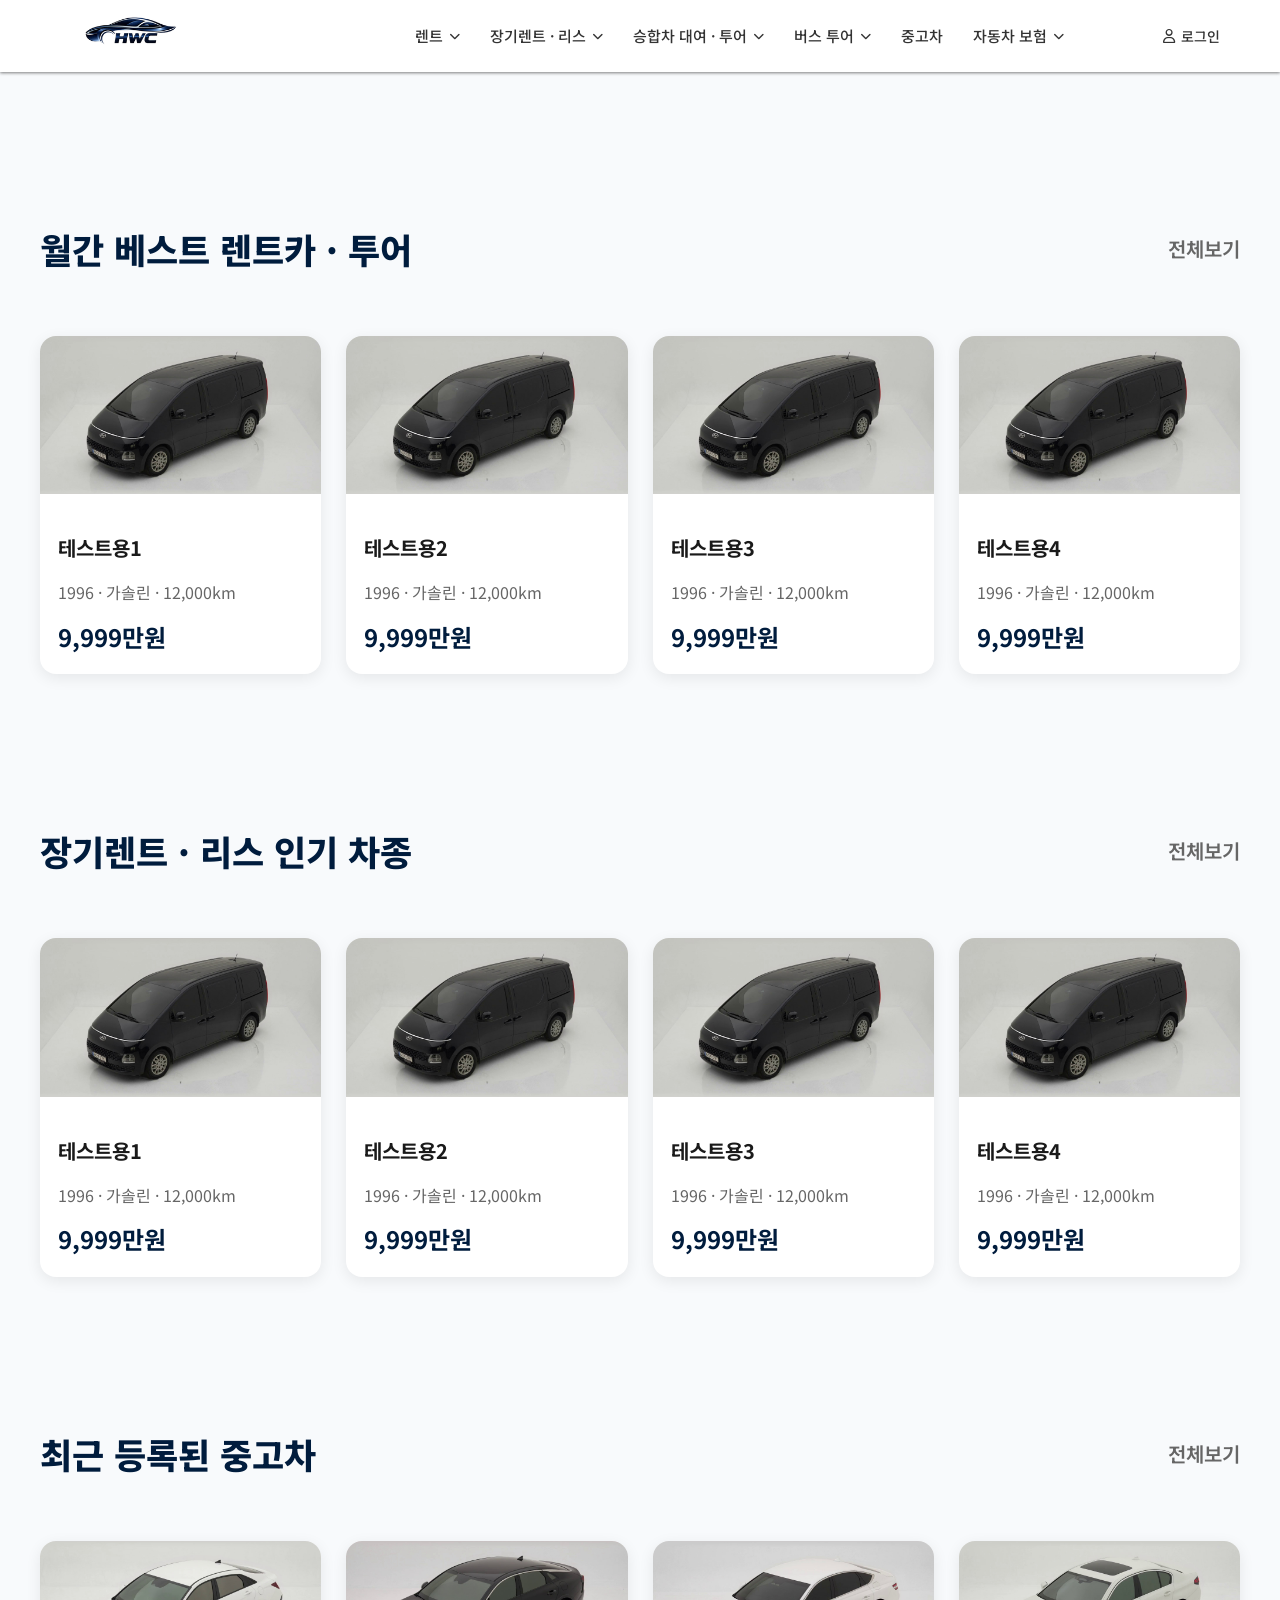
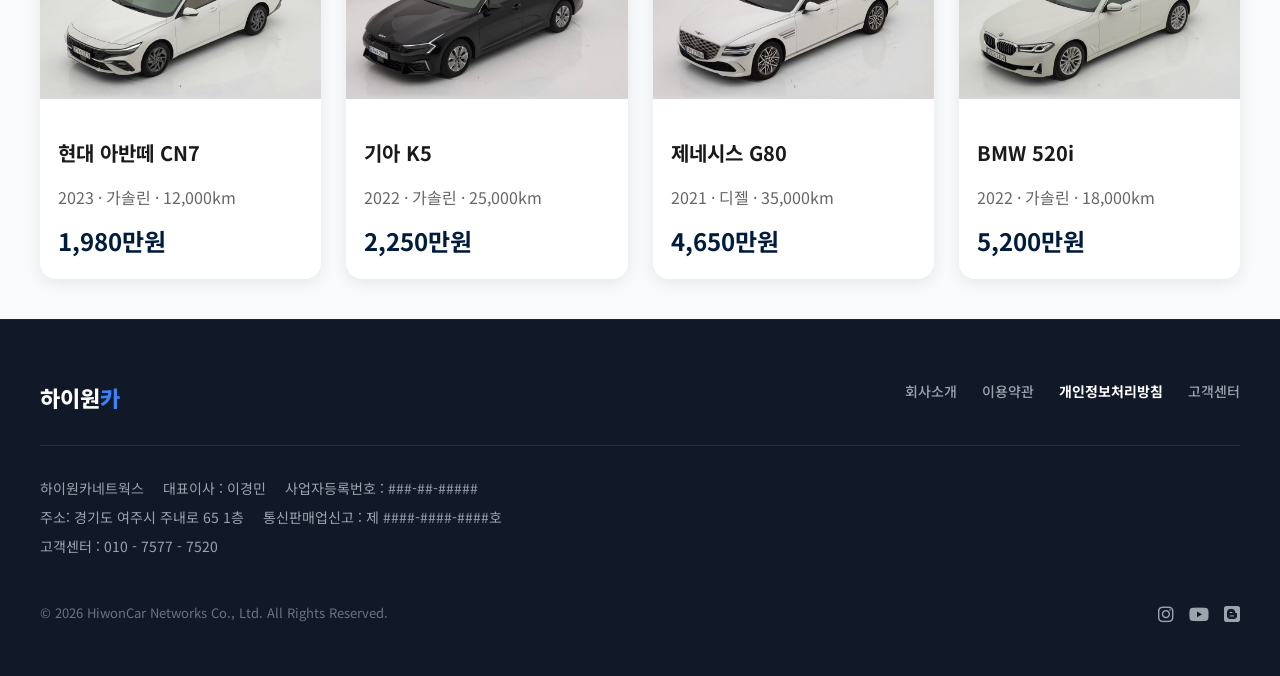
==== html/index.html @ 5a6c1596 "Add files via upload" ====
<!DOCTYPE html>
<html lang="ko">
    <head>
        <meta charset="utf-8">
        <meta name="viewport" content="width=device-width, initial-scale=1.0">
        <meta name="description" content="자동차 구매부터 렌트, 리스, 투어, 보험 판매까지 원스톱으로 도와드립니다!">
        <meta property="og:title" content="하이원카 No.1 자동차의 모든 것!">
        <meta property="og:description" content="자동차 구매부터 렌트, 리스, 투어, 보험 판매까지 원스톱으로 도와드립니다!">
        <title>하이원카 No.1 자동차의 모든 것!</title>
        <link rel="preconnect" href="https://fonts.googleapis.com">
        <link rel="preconnect" href="https://fonts.gstatic.com" crossorigin>
        <link rel="stylesheet" href="https://fonts.googleapis.com/css2?family=Noto+Sans+KR:wght@400;500;600;700;800&display=swap">
        <link rel="stylesheet" href="https://cdnjs.cloudflare.com/ajax/libs/font-awesome/6.5.0/css/all.min.css">
        <link rel="stylesheet" href="../css/hwc.css">
        <link rel="icon" href="../favicon/HWC_favicon.ico">
    </head>
    <body>
        <header class="hwc-header">
            <div class="header-container">
                <a href="../html/index.html"><img src="../favicon/favicon.ico" class="logo"></a>
                <nav class="gnb-nav">
                    <ul class="gnb-list">
                        <li class="gnb-item">
                            <a href="#" class="gnb-link">렌트<i class="fa-solid fa-chevron-down"></i></a>
                            <ul class="dropdown-menu">
                                <li><a href="#">일반 대여</a></li>
                                <li><a href="#">월간 대여</a></li>
                                <li><a href="#">보험 대차</a></li>
                            </ul>
                        </li>
                        <li class="gnb-item">
                            <a href="#" class="gnb-link">장기렌트 · 리스<i class="fa-solid fa-chevron-down"></i></a>
                            <ul class="dropdown-menu">
                                <li><a href="#">전금융사 비교 견적</a></li>
                                <li><a href="#">무심사 렌트 · 리스</a></li>
                                <li><a href="#">중고차 장기 렌트</a></li>
                            </ul>
                        </li>
                        <li class="gnb-item">
                            <a href="#" class="gnb-link">승합차 대여 · 투어<i class="fa-solid fa-chevron-down"></i></a>
                            <ul class="dropdown-menu">
                                <li><a href="#">9~15인승 대여</a></li>
                                <li><a href="#">9~15인승 투어</a></li>
                                <li><a href="#">의전 차량 대여</a></li>
                                <li><a href="#">의전 차량 투어</a></li>
                            </ul>
                        </li>
                        <li class="gnb-item">
                            <a href="#" class="gnb-link">버스 투어<i class="fa-solid fa-chevron-down"></i></a>
                            <ul class="dropdown-menu">
                                <li><a href="#">25인승 투어</a></li>
                                <li><a href="#">28인승 리무진 투어</a></li>
                                <li><a href="#">45인승 투어</a></li>
                            </ul>
                        </li>
                        <li class="gnb-item">
                            <a href="#" class="gnb-link">중고차</a>
                        </li>
                        <li class="gnb-item">
                            <a href="#" class="gnb-link">자동차 보험<i class="fa-solid fa-chevron-down"></i></a>
                            <ul class="dropdown-menu">
                                <li><a href="#">다이렉트 비교견적</a></li>
                            </ul>
                        </li>                  
                    </ul>
                </nav>
                <div class="header-util">
                    <a href="#" class="login-btn">
                        <i class="fa-regular fa-user"></i>
                        <span>로그인</span>
                    </a>
                    <button class="hamburger-btn" aria-label="메뉴 열기">
                        <i class="fa-solid fa-bars"></i>
                    </button>
                </div>
            </div>
        </header>
        <div class="mobile-overlay"></div>
        <aside class="mobile-sidebar">
            <div class="sidebar-header">
                <span class="logo-text">하이원<span class="highlight">카</span></span>
                <button class="sidebar-close-btn"><i class="fa-solid fa-xmark"></i></button>
            </div>
            <div class="sidebar-user">
                <a href="#" class="m-login-btn"><i class="fa-regular fa-user"></i>로그인해 주세요</a>
            </div>
            <nav class="mobile-nav"></nav>
        </aside>
    <main>  
        <section class="content_section">
            <div class="section_header">
                <h1>월간 베스트 렌트카 · 투어</h1>
                <a href="#" class="all_btn">전체보기</a>
            </div>
            <!-- 테스트 리소스는 헤이딜러 -->
            <div class="vehicle_grid">
                <div class="vehicle_card">
                    <img src="../test_img/test_5.jpeg">
                    <div class="vehicle_info">
                        <h3>테스트용1</h3>
                        <p>1996 · 가솔린 · 12,000km</p>
                        <strong>9,999만원</strong>
                    </div>
                </div>
                <div class="vehicle_card">
                    <img src="../test_img/test_5.jpeg">
                    <div class="vehicle_info">
                        <h3>테스트용2</h3>
                        <p>1996 · 가솔린 · 12,000km</p>
                        <strong>9,999만원</strong>
                    </div>                        
                </div>
                <div class="vehicle_card">
                    <img src="../test_img/test_5.jpeg">
                    <div class="vehicle_info">
                        <h3>테스트용3</h3>
                        <p>1996 · 가솔린 · 12,000km</p>
                        <strong>9,999만원</strong>
                    </div>                        
                </div>
                <div class="vehicle_card">
                    <img src="../test_img/test_5.jpeg">
                    <div class="vehicle_info">
                        <h3>테스트용4</h3>
                        <p>1996 · 가솔린 · 12,000km</p>
                        <strong>9,999만원</strong>
                    </div>                        
                </div>
            </div>                                
        </section>
        <section class="content_section">
            <div class="section_header">
                <h1>장기렌트 · 리스 인기 차종</h1>
                <a href="#" class="all_btn">전체보기</a>
            </div>
            <div class="vehicle_grid">
                <div class="vehicle_card">
                    <img src="../test_img/test_5.jpeg">
                    <div class="vehicle_info">
                        <h3>테스트용1</h3>
                        <p>1996 · 가솔린 · 12,000km</p>
                        <strong>9,999만원</strong>
                    </div>
               </div>   
                <div class="vehicle_card">
                    <img src="../test_img/test_5.jpeg">
                    <div class="vehicle_info">
                        <h3>테스트용2</h3>
                        <p>1996 · 가솔린 · 12,000km</p>
                        <strong>9,999만원</strong>
                    </div>
               </div>   
                <div class="vehicle_card">
                    <img src="../test_img/test_5.jpeg">
                    <div class="vehicle_info">
                        <h3>테스트용3</h3>
                        <p>1996 · 가솔린 · 12,000km</p>
                        <strong>9,999만원</strong>
                    </div>
                </div>    
                <div class="vehicle_card">
                    <img src="../test_img/test_5.jpeg">
                    <div class="vehicle_info">
                        <h3>테스트용4</h3>
                        <p>1996 · 가솔린 · 12,000km</p>
                        <strong>9,999만원</strong>
                    </div>
                </div>
            </div>
        </section> 
        <section class="content_section">
            <div class="section_header">
                <h1>최근 등록된 중고차</h1>
                <a href="#" class="all_btn">전체보기</a>
            </div>            
            <div class="vehicle_grid">
                <div class="vehicle_card">
                    <img src="../test_img/test1.jpeg">
                    <div class="vehicle_info">
                        <h3>현대 아반떼 CN7</h3>
                        <p>2023 · 가솔린 · 12,000km</p>
                        <strong>1,980만원</strong>
                    </div>
               </div>   
                <div class="vehicle_card">
                    <img src="../test_img/test2.jpeg">
                    <div class="vehicle_info">
                        <h3>기아 K5</h3>
                        <p>2022 · 가솔린 · 25,000km</p>
                        <strong>2,250만원</strong>
                    </div>
               </div>   
                <div class="vehicle_card">
                    <img src="../test_img/test3.jpeg">
                    <div class="vehicle_info">
                        <h3>제네시스 G80</h3>
                        <p>2021 · 디젤 · 35,000km</p>
                        <strong>4,650만원</strong>
                    </div>
                </div>    
                <div class="vehicle_card">
                    <img src="../test_img/test4.jpeg">
                    <div class="vehicle_info">
                        <h3>BMW 520i</h3>
                        <p>2022 · 가솔린 · 18,000km</p>
                        <strong>5,200만원</strong>
                    </div>
                </div>
            </div>                                                                                                
        </section>
    </main>
    <footer class="hwc-footer">
        <div class="footer-container">
            <div class="footer-top">
                <a href="#" class="footer-logo">
                    <span class="logo-text">하이원<span class="highlight">카</span></span>
                </a>
                <ul class="footer-links">
                    <li><a href="#">회사소개</a></li>
                    <li><a href="#">이용약관</a></li>
                    <li><a href="#" class="privacy">개인정보처리방침</a></li>
                    <li><a href="#">고객센터</a></li>
                </ul>
            </div>
            <div class="footer-info">
                <p>
                    <span>하이원카네트웍스</span>
                    <span>대표이사 : 이경민</span>
                    <span>사업자등록번호 : ###-##-#####</span>
                </p>
                <p>
                    <span>주소: 경기도 여주시 주내로 65 1층</span>
                    <span>통신판매업신고 : 제 ####-####-####호</span>
                </p>
                <p><span>고객센터 : 010 - 7577 - 7520</span></p>
            </div>
            <div class="footer-bottom">
                <p class="copyright">&copy; 2026 HiwonCar Networks Co., Ltd. All Rights Reserved.</p>
                <div class="footer-sns">
                    <a href="#"><i class="fa-brands fa-instagram"></i></a>
                    <a href="#"><i class="fa-brands fa-youtube"></i></a>
                    <a href="#"><i class="fa-brands fa-blogger"></i></a>
                </div>
        </div>
    </footer>    
    <script type="module" src="../js/hwc.js"></script>       
    </body>
</html>
---- css/hwc.css ----
@import url(./reset.css);
@import url(./modules/layout.css);
@import url(./modules/nav_bar.css);
@import url(./modules/main_cards.css);

html, body {
    width: 100%;
    overflow-x: hidden;
    box-sizing: border-box;
    margin: 0;
    padding: 0;
}

*, *:before, *:after {
    box-sizing: inherit;
}

main {
    width: 100%;
    max-width: 100%;
    display: block;
    box-sizing: border-box;
}
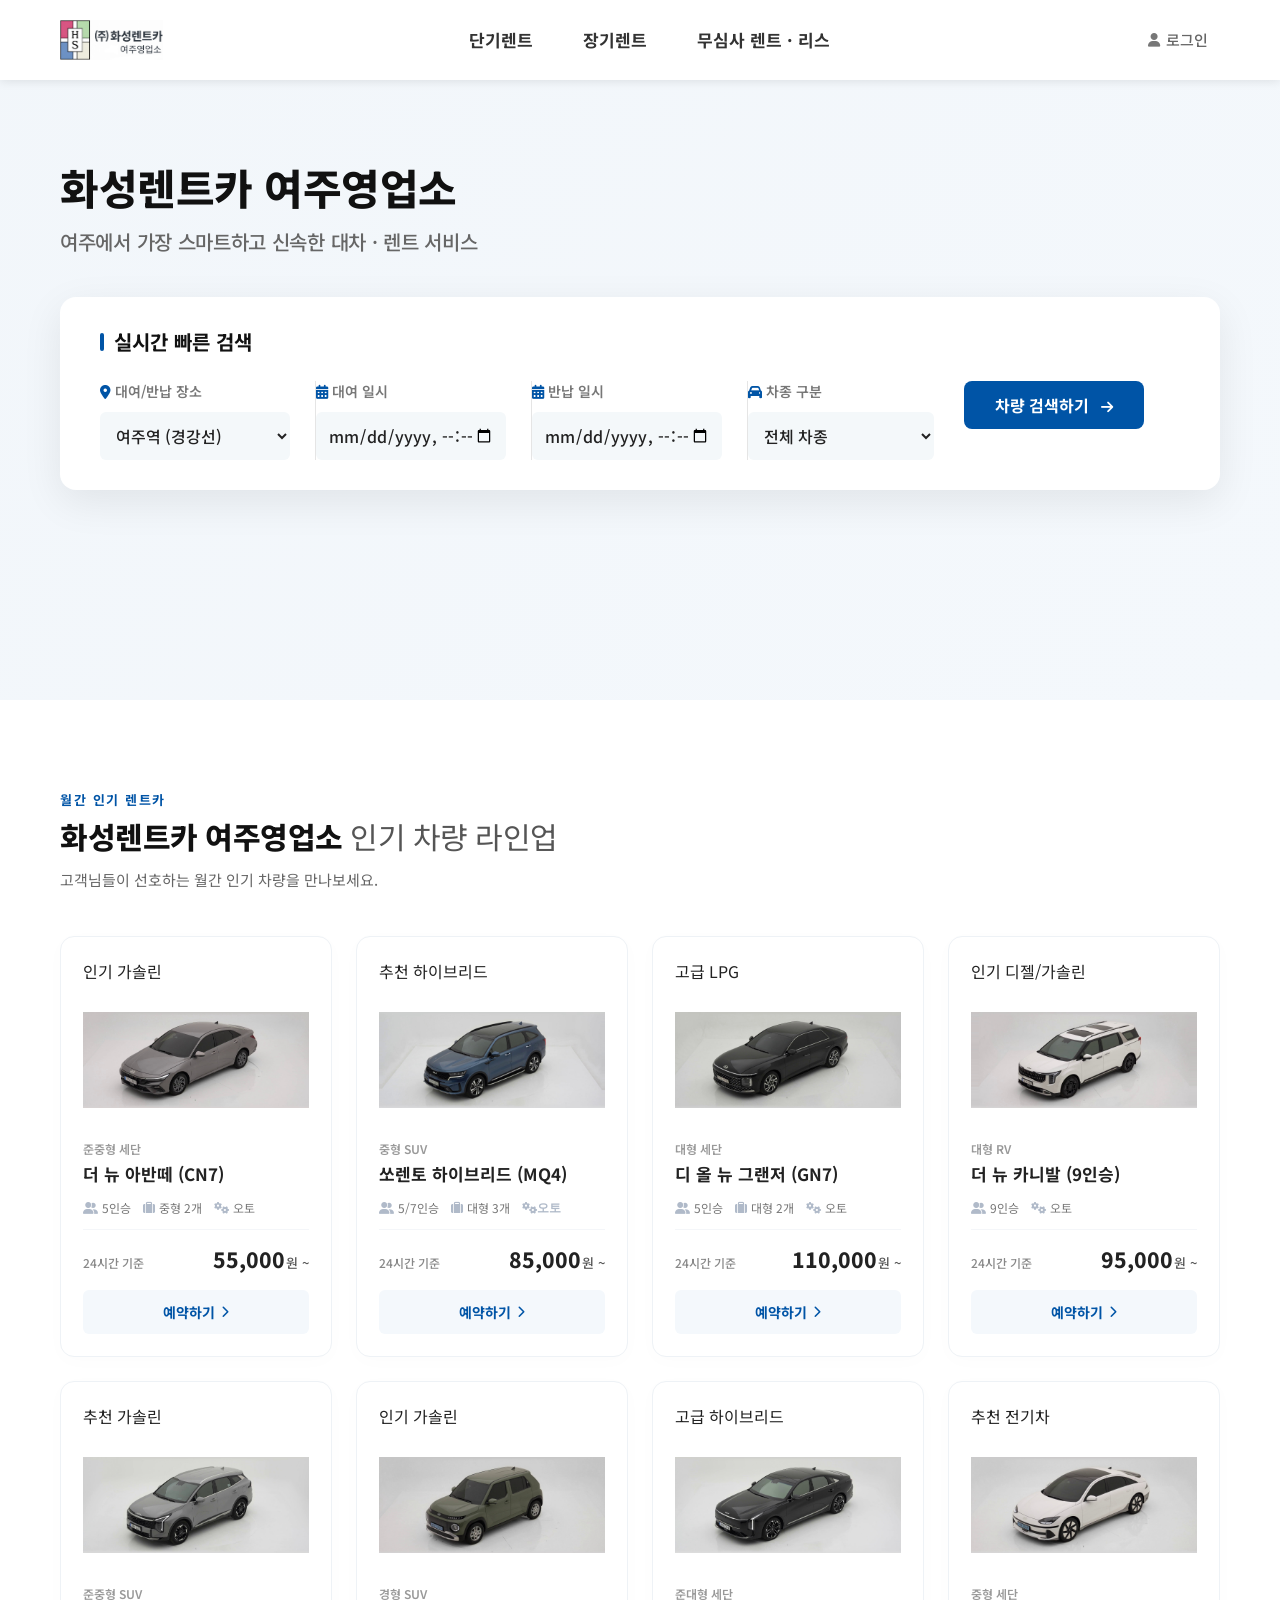
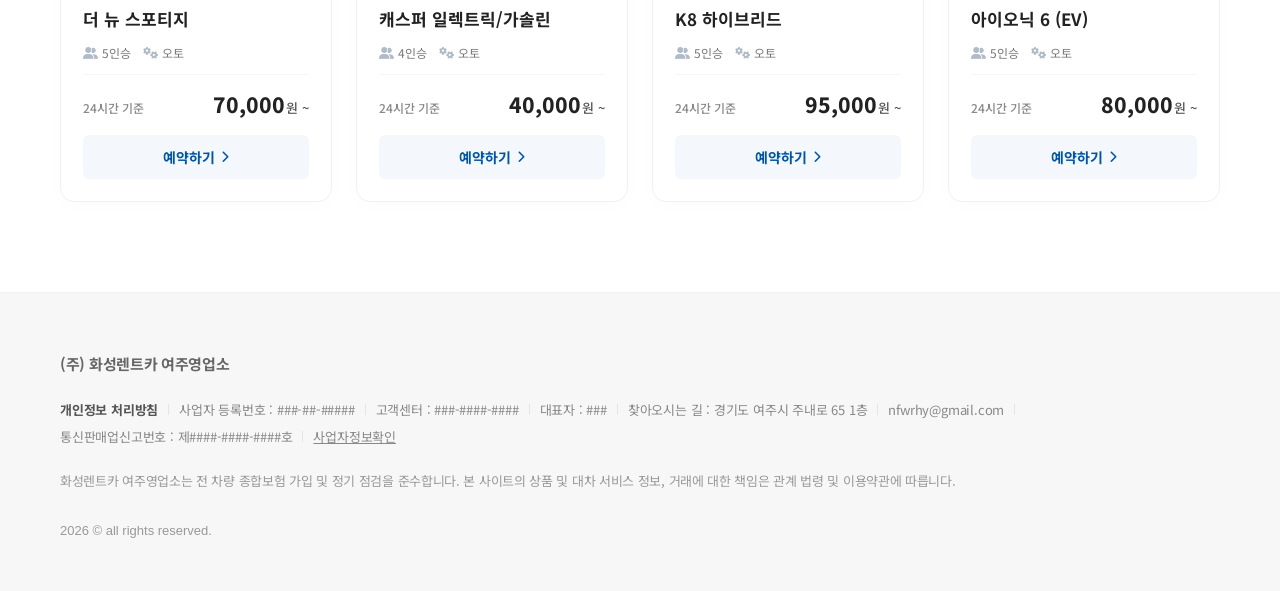
==== commit 7d639c1c: "Add files via upload" ====
--- a/html/index.html
+++ b/html/index.html
@@ -3,246 +3,310 @@
     <head>
         <meta charset="utf-8">
         <meta name="viewport" content="width=device-width, initial-scale=1.0">
-        <meta name="description" content="자동차 구매부터 렌트, 리스, 투어, 보험 판매까지 원스톱으로 도와드립니다!">
-        <meta property="og:title" content="하이원카 No.1 자동차의 모든 것!">
-        <meta property="og:description" content="자동차 구매부터 렌트, 리스, 투어, 보험 판매까지 원스톱으로 도와드립니다!">
-        <title>하이원카 No.1 자동차의 모든 것!</title>
+        <meta name="description" content="">
+        <meta property="og:title" content="화성렌트카 여주영업소">
+        <meta property="og:description" content="">
+        <title>화성렌트카 여주영업소</title>
         <link rel="preconnect" href="https://fonts.googleapis.com">
         <link rel="preconnect" href="https://fonts.gstatic.com" crossorigin>
         <link rel="stylesheet" href="https://fonts.googleapis.com/css2?family=Noto+Sans+KR:wght@400;500;600;700;800&display=swap">
         <link rel="stylesheet" href="https://cdnjs.cloudflare.com/ajax/libs/font-awesome/6.5.0/css/all.min.css">
-        <link rel="stylesheet" href="../css/hwc.css">
-        <link rel="icon" href="../favicon/HWC_favicon.ico">
+        <link rel="stylesheet" href="../css/index.css">
+        <link rel="icon" href="../favicon/favicon.ico">
     </head>
     <body>
-        <header class="hwc-header">
-            <div class="header-container">
-                <a href="../html/index.html"><img src="../favicon/favicon.ico" class="logo"></a>
-                <nav class="gnb-nav">
-                    <ul class="gnb-list">
-                        <li class="gnb-item">
-                            <a href="#" class="gnb-link">렌트<i class="fa-solid fa-chevron-down"></i></a>
-                            <ul class="dropdown-menu">
-                                <li><a href="#">일반 대여</a></li>
-                                <li><a href="#">월간 대여</a></li>
-                                <li><a href="#">보험 대차</a></li>
-                            </ul>
-                        </li>
-                        <li class="gnb-item">
-                            <a href="#" class="gnb-link">장기렌트 · 리스<i class="fa-solid fa-chevron-down"></i></a>
-                            <ul class="dropdown-menu">
-                                <li><a href="#">전금융사 비교 견적</a></li>
-                                <li><a href="#">무심사 렌트 · 리스</a></li>
-                                <li><a href="#">중고차 장기 렌트</a></li>
-                            </ul>
-                        </li>
-                        <li class="gnb-item">
-                            <a href="#" class="gnb-link">승합차 대여 · 투어<i class="fa-solid fa-chevron-down"></i></a>
-                            <ul class="dropdown-menu">
-                                <li><a href="#">9~15인승 대여</a></li>
-                                <li><a href="#">9~15인승 투어</a></li>
-                                <li><a href="#">의전 차량 대여</a></li>
-                                <li><a href="#">의전 차량 투어</a></li>
-                            </ul>
-                        </li>
-                        <li class="gnb-item">
-                            <a href="#" class="gnb-link">버스 투어<i class="fa-solid fa-chevron-down"></i></a>
-                            <ul class="dropdown-menu">
-                                <li><a href="#">25인승 투어</a></li>
-                                <li><a href="#">28인승 리무진 투어</a></li>
-                                <li><a href="#">45인승 투어</a></li>
-                            </ul>
-                        </li>
-                        <li class="gnb-item">
-                            <a href="#" class="gnb-link">중고차</a>
-                        </li>
-                        <li class="gnb-item">
-                            <a href="#" class="gnb-link">자동차 보험<i class="fa-solid fa-chevron-down"></i></a>
-                            <ul class="dropdown-menu">
-                                <li><a href="#">다이렉트 비교견적</a></li>
-                            </ul>
-                        </li>                  
-                    </ul>
+        <!-- 네비게이션 바 -->
+        <header class="gnb">
+            <div class="gnb_inner">
+                <a href="./index.html" class="logo"><img src="../img/logo.png"></a>
+                <nav class="gnb_menu">
+                    <a href="#">단기렌트</a>
+                    <a href="#">장기렌트</a>
+                    <a href="#">무심사 렌트 · 리스</a>
                 </nav>
-                <div class="header-util">
-                    <a href="#" class="login-btn">
-                        <i class="fa-regular fa-user"></i>
+                <div class="login_box">
+                    <button class="login_btn">
+                        <i class="fa-solid fa-user"></i>
                         <span>로그인</span>
-                    </a>
-                    <button class="hamburger-btn" aria-label="메뉴 열기">
-                        <i class="fa-solid fa-bars"></i>
                     </button>
                 </div>
             </div>
         </header>
-        <div class="mobile-overlay"></div>
-        <aside class="mobile-sidebar">
-            <div class="sidebar-header">
-                <span class="logo-text">하이원<span class="highlight">카</span></span>
-                <button class="sidebar-close-btn"><i class="fa-solid fa-xmark"></i></button>
-            </div>
-            <div class="sidebar-user">
-                <a href="#" class="m-login-btn"><i class="fa-regular fa-user"></i>로그인해 주세요</a>
-            </div>
-            <nav class="mobile-nav"></nav>
-        </aside>
-    <main>  
-        <section class="content_section">
-            <div class="section_header">
-                <h1>월간 베스트 렌트카 · 투어</h1>
-                <a href="#" class="all_btn">전체보기</a>
-            </div>
-            <!-- 테스트 리소스는 헤이딜러 -->
-            <div class="vehicle_grid">
-                <div class="vehicle_card">
-                    <img src="../test_img/test_5.jpeg">
-                    <div class="vehicle_info">
-                        <h3>테스트용1</h3>
-                        <p>1996 · 가솔린 · 12,000km</p>
-                        <strong>9,999만원</strong>
+        <main>
+            <section class="hero_section">
+                <div class="hero_inner">
+                    <!-- 메인 슬로건 -->
+                    <div class="hero_slogan">
+                        <h2>화성렌트카 여주영업소</h2>
+                        <p>여주에서 가장 스마트하고 신속한 대차 · 렌트 서비스</p>
+                    </div>
+                    <!-- 예약/검색 폼 -->
+                    <div class="search_box">
+                        <h3 class="search_title">실시간 빠른 검색</h3>
+                        <form class="search_form" onsubmit="return false;">
+                            <!-- 대여/반납 장소 선택 폼 -->
+                            <div class="form_group">
+                                <label><i class="fa-solid fa-location-dot"></i>대여/반납 장소</label>
+                                <select name="location" class="form_control">
+                                    <option value="yeoju_station">여주역 (경강선)</option>
+                                    <option value="yeoju_terminal">여주종합터미널</option>
+                                    <option value="yeoju_office">본점 방문 (여주영업소)</option>
+                                    <option value="yeoju_delivery">여주 전지역 배송 요청</option>
+                                </select>
+                            </div>
+                            <!-- 대여 일시 선택 폼 -->
+                            <div class="form_group">
+                                <label><i class="fa-solid fa-calendar-days"></i>대여 일시</label>
+                                <input type="datetime-local" class="form_control" name="start_date">
+                            </div>
+                            <!-- 반납 일시 선택 폼-->
+                             <div class="form_group">
+                                <label><i class="fa-solid fa-calendar-days"></i>반납 일시</label>
+                                <input type="datetime-local" class="form_control" name="end_date">
+                             </div>
+                             <!-- 차종 선택 폼 -->
+                             <div class="form_group">
+                                <label><i class="fa-solid fa-car"></i>차종 구분</label>
+                                <select name="car_type" class="form_control">
+                                    <option value="all">전체 차종</option>
+                                    <option value="compact">경형/소형</option>
+                                    <option value="sedan">중형/대형 세단</option>
+                                    <option value="suv">SUV/RV</option>
+                                    <option value="electric">전기차</option>
+                                </select>
+                             </div>
+                             <!-- 검색 제출 버튼 -->
+                              <button type="submit" class="search_submit_btn">
+                                <span>차량 검색하기</span>
+                                <i class="fa-solid fa-arrow-right"></i>
+                              </button>
+                        </form>
                     </div>
                 </div>
-                <div class="vehicle_card">
-                    <img src="../test_img/test_5.jpeg">
-                    <div class="vehicle_info">
-                        <h3>테스트용2</h3>
-                        <p>1996 · 가솔린 · 12,000km</p>
-                        <strong>9,999만원</strong>
-                    </div>                        
+            </section>
+            <!-- 인기 차량 섹션 -->
+             <section class="recommend_section">
+                <div class="recommend_inner">
+                    <div class="section_header">
+                        <div class="title_area">
+                            <span class="sub_title">월간 인기 렌트카</span>
+                            <h3 class="main_title">화성렌트카 여주영업소&nbsp;<span>인기 차량 라인업</span></h3>
+                        </div>
+                        <p class="section_desc">고객님들이 선호하는 월간 인기 차량을 만나보세요.</p>
+                    </div>
+                    <!-- 차량 카드 리스트 -->
+                     <div class="car_grid">
+                        <!-- 카드 1 -->
+                         <div class="car_card">
+                            <div class="badge_box">
+                                <span class="badge_status_best">인기</span>
+                                <span class="badge_fuel_gasoline">가솔린</span>
+                            </div>
+                            <div class="car_img_box">
+                                <!-- 테스트용 이미지 리소스: 헤이딜러 -->
+                                 <img src="../test_img/test_1.jpg" onerror="this.src='#'">
+                            </div>
+                            <div class="car_info">
+                                <span class="car_segment">준중형 세단</span>
+                                <h4 class="car_name">더 뉴 아반떼 (CN7)</h4>
+                                <ul class="car_specs">
+                                    <li><i class="fa-solid fa-user-group"></i>5인승</li>
+                                    <li><i class="fa-solid fa-suitcase"></i>중형 2개</li>
+                                    <li><i class="fa-solid fa-gears"></i>오토</li>
+                                </ul>
+                                <div class="price_box">
+                                    <span class="price_label">24시간 기준</span>
+                                    <strong class="price_value">55,000<span>원 ~</span></strong>
+                                </div>
+                                <a href="#" class="reserve_btn">예약하기<i class="fa-solid fa-chevron-right"></i></a>
+                            </div>
+                         </div>
+                         <!-- 카드 2 -->
+                         <div class="car_card">
+                            <div class="badge_box">
+                                <span class="badge_status_recommend">추천</span>
+                                <span class="badge_fuel_hybrid">하이브리드</span>
+                            </div>
+                            <div class="car_img_box">
+                                <img src="../test_img/test_2.jpg" onerror="this.src='#'">
+                            </div>
+                            <div class="car_info">
+                                <span class="car_segment">중형 SUV</span>
+                                <h4 class="car_name">쏘렌토 하이브리드 (MQ4)</h4>
+                                <ul class="car_specs">
+                                    <li><i class="fa-solid fa-user-group"></i>5/7인승</li>
+                                    <li><i class="fa-solid fa-suitcase"></i>대형 3개</li>
+                                    <li><i class="fa-solid fa-gears">오토</i></li>
+                                </ul>
+                                <div class="price_box">
+                                    <span class="price_label">24시간 기준</span>
+                                    <strong class="price_value">85,000<span>원 ~</span></strong>
+                                </div>
+                                <a href="#" class="reserve_btn">예약하기<i class="fa-solid fa-chevron-right"></i></a>
+                            </div>
+                         </div>
+                         <!-- 카드 3 -->
+                         <div class="car_card">
+                            <div class="badge_box">
+                                <span class="badge_status_luxury">고급</span>
+                                <span class="badge_fuel_lpg">LPG</span>
+                            </div>
+                            <div class="car_img_box">
+                                <img src="../test_img/test_3.jpg" onerror="this.src='#'">
+                            </div>
+                            <div class="car_info">
+                                <span class="car_segment">대형 세단</span>
+                                <h4 class="car_name">디 올 뉴 그랜저 (GN7)</h4>
+                                <ul class="car_specs">
+                                    <li><i class="fa-solid fa-user-group"></i>5인승</li>
+                                    <li><i class="fa-solid fa-suitcase"></i>대형 2개</li>
+                                    <li><i class="fa-solid fa-gears"></i>오토</li>
+                                </ul>
+                                <div class="price_box">
+                                    <span class="price_label">24시간 기준</span>
+                                    <strong class="price_value">110,000<span>원 ~</span></strong>
+                                </div>
+                                <a href="#" class="reserve_btn">예약하기<i class="fa-solid fa-chevron-right"></i></a>
+                            </div>
+                          </div>
+                          <!-- 카드 4 -->
+                          <div class="car_card">
+                            <div class="badge_box">
+                                <span class="badge_status_best">인기</span>
+                                <span class="badge_fuel_gasoline">디젤/가솔린</span>
+                            </div>
+                            <div class="car_img_box">
+                                <img src="../test_img/test_4.jpg" onerror="this.src='#'">
+                            </div>
+                            <div class="car_info">
+                                <span class="car_segment">대형 RV</span>
+                                <h4 class="car_name">더 뉴 카니발 (9인승)</h4>
+                                <ul class="car_specs">
+                                    <li><i class="fa-solid fa-user-group"></i>9인승</li>
+                                    <li><i class="fa-solid fa-gears"></i>오토</li>
+                                </ul>
+                                <div class="price_box">
+                                    <span class="price_label">24시간 기준</span>
+                                    <strong class="price_value">95,000<span>원 ~</span></strong>
+                                </div>
+                                <a href="#" class="reserve_btn">예약하기<i class="fa-solid fa-chevron-right"></i></a>
+                            </div>
+                          </div>
+                          <!-- 카드 5 -->
+                          <div class="car_card">
+                            <div class="badge_box">
+                                <span class="badge_status_recommend">추천</span>
+                                <span class="badge_fuel_gasoline">가솔린</span>
+                            </div>
+                            <div class="car_img_box">
+                                <img src="../test_img/test_5.jpg" onerror="this.src='#'">
+                            </div>
+                            <div class="car_info">
+                                <span class="car_segment">준중형 SUV</span>
+                                <h4 class="car_name">더 뉴 스포티지</h4>
+                                <ul class="car_specs">
+                                    <li><i class="fa-solid fa-user-group"></i>5인승</li>
+                                    <li><i class="fa-solid fa-gears"></i>오토</li>
+                                </ul>
+                                <div class="price_box">
+                                    <span class="price_label">24시간 기준</span>
+                                    <strong class="price_value">70,000<span>원 ~</span></strong>
+                                </div>
+                                <a href="#" class="reserve_btn">예약하기<i class="fa-solid fa-chevron-right"></i></a>
+                            </div>
+                          </div>
+                          <!-- 카드 6 -->
+                          <div class="car_card">
+                            <div class="badge_box">
+                                <span class="badge_status_best">인기</span>
+                                <span class="badge_fuel_gasoline">가솔린</span>
+                            </div>
+                            <div class="car_img_box">
+                                <img src="../test_img/test_6.jpg" onerror="this.src='#'">
+                            </div>
+                            <div class="car_info">
+                                <span class="car_segment">경형 SUV</span>
+                                <h4 class="car_name">캐스퍼 일렉트릭/가솔린</h4>
+                                <ul class="car_specs">
+                                    <li><i class="fa-solid fa-user-group"></i>4인승</li>
+                                    <li><i class="fa-solid fa-gears"></i>오토</li>
+                                </ul>
+                                <div class="price_box">
+                                    <span class="price_label">24시간 기준</span>
+                                    <strong class="price_value">40,000<span>원 ~</span></strong>
+                                </div>
+                                <a href="#" class="reserve_btn">예약하기<i class="fa-solid fa-chevron-right"></i></a>
+                            </div>
+                          </div> 
+                          <!-- 카드 7 -->
+                          <div class="car_card">
+                            <div class="badge_box">
+                                <span class="badge_status_luxury">고급</span>
+                                <span class="badge_fuel_gasoline">하이브리드</span>
+                            </div>
+                            <div class="car_img_box">
+                                <img src="../test_img/test_7.jpeg" onerror="this.src='#'">
+                            </div>
+                            <div class="car_info">
+                                <span class="car_segment">준대형 세단</span>
+                                <h4 class="car_name">K8 하이브리드</h4>
+                                <ul class="car_specs">
+                                    <li><i class="fa-solid fa-user-group"></i>5인승</li>
+                                    <li><i class="fa-solid fa-gears"></i>오토</li>
+                                </ul>
+                                <div class="price_box">
+                                    <span class="price_label">24시간 기준</span>
+                                    <strong class="price_value">95,000<span>원 ~</span></strong>
+                                </div>
+                                <a href="#" class="reserve_btn">예약하기<i class="fa-solid fa-chevron-right"></i></a>
+                            </div>
+                          </div>
+                          <!-- 카드 8 -->
+                          <div class="car_card">
+                            <div class="badge_box">
+                                <span class="badge_status_recommend">추천</span>
+                                <span class="badge_fuel_gasoline">전기차</span>
+                            </div>
+                            <div class="car_img_box">
+                                <img src="../test_img/test_8.jpeg" onerror="this.src='#'">
+                            </div>
+                            <div class="car_info">
+                                <span class="car_segment">중형 세단</span>
+                                <h4 class="car_name">아이오닉 6 (EV)</h4>
+                                <ul class="car_specs">
+                                    <li><i class="fa-solid fa-user-group"></i>5인승</li>
+                                    <li><i class="fa-solid fa-gears"></i>오토</li>
+                                </ul>
+                                <div class="price_box">
+                                    <span class="price_label">24시간 기준</span>
+                                    <strong class="price_value">80,000<span>원 ~</span></strong>
+                                </div>
+                                <a href="#" class="reserve_btn">예약하기<i class="fa-solid fa-chevron-right"></i></a>
+                            </div>
+                          </div>                                     
+                     </div>
                 </div>
-                <div class="vehicle_card">
-                    <img src="../test_img/test_5.jpeg">
-                    <div class="vehicle_info">
-                        <h3>테스트용3</h3>
-                        <p>1996 · 가솔린 · 12,000km</p>
-                        <strong>9,999만원</strong>
-                    </div>                        
-                </div>
-                <div class="vehicle_card">
-                    <img src="../test_img/test_5.jpeg">
-                    <div class="vehicle_info">
-                        <h3>테스트용4</h3>
-                        <p>1996 · 가솔린 · 12,000km</p>
-                        <strong>9,999만원</strong>
-                    </div>                        
-                </div>
-            </div>                                
-        </section>
-        <section class="content_section">
-            <div class="section_header">
-                <h1>장기렌트 · 리스 인기 차종</h1>
-                <a href="#" class="all_btn">전체보기</a>
+             </section>
+        </main>
+        <script type="module" src="../js/index.js"></script>
+        <footer class="footer">
+            <div class="footer_inner">
+                <div class="footer_company">(주) 화성렌트카 여주영업소</div>
+                <ul class="footer_info">
+                    <li><a href="#" class="privacy_policy">개인정보 처리방침</a></li>
+                    <li>사업자 등록번호 : ###-##-#####</li>
+                    <li>고객센터 : ###-####-####</li>
+                    <li>대표자 : ###</li>
+                    <li>찾아오시는 길 : 경기도 여주시 주내로 65 1층</li>
+                    <li><a href="mailto:nfwrhy@gmail.com"></a>nfwrhy@gmail.com</li>
+                    <li>통신판매업신고번호 : 제####-####-####호</li>
+                    <li><a href="#">사업자정보확인</a></li>
+                </ul>
+                <p class="footer_notice">
+                    화성렌트카 여주영업소는 전 차량 종합보험 가입 및 정기 점검을 준수합니다. 본 사이트의 상품 및 대차 서비스 정보, 거래에 대한 책임은 관계 법령 및 이용약관에 따릅니다.
+                </p>
+                <div class="footer_copyright">2026 &copy; all rights reserved.</div>
             </div>
-            <div class="vehicle_grid">
-                <div class="vehicle_card">
-                    <img src="../test_img/test_5.jpeg">
-                    <div class="vehicle_info">
-                        <h3>테스트용1</h3>
-                        <p>1996 · 가솔린 · 12,000km</p>
-                        <strong>9,999만원</strong>
-                    </div>
-               </div>   
-                <div class="vehicle_card">
-                    <img src="../test_img/test_5.jpeg">
-                    <div class="vehicle_info">
-                        <h3>테스트용2</h3>
-                        <p>1996 · 가솔린 · 12,000km</p>
-                        <strong>9,999만원</strong>
-                    </div>
-               </div>   
-                <div class="vehicle_card">
-                    <img src="../test_img/test_5.jpeg">
-                    <div class="vehicle_info">
-                        <h3>테스트용3</h3>
-                        <p>1996 · 가솔린 · 12,000km</p>
-                        <strong>9,999만원</strong>
-                    </div>
-                </div>    
-                <div class="vehicle_card">
-                    <img src="../test_img/test_5.jpeg">
-                    <div class="vehicle_info">
-                        <h3>테스트용4</h3>
-                        <p>1996 · 가솔린 · 12,000km</p>
-                        <strong>9,999만원</strong>
-                    </div>
-                </div>
-            </div>
-        </section> 
-        <section class="content_section">
-            <div class="section_header">
-                <h1>최근 등록된 중고차</h1>
-                <a href="#" class="all_btn">전체보기</a>
-            </div>            
-            <div class="vehicle_grid">
-                <div class="vehicle_card">
-                    <img src="../test_img/test1.jpeg">
-                    <div class="vehicle_info">
-                        <h3>현대 아반떼 CN7</h3>
-                        <p>2023 · 가솔린 · 12,000km</p>
-                        <strong>1,980만원</strong>
-                    </div>
-               </div>   
-                <div class="vehicle_card">
-                    <img src="../test_img/test2.jpeg">
-                    <div class="vehicle_info">
-                        <h3>기아 K5</h3>
-                        <p>2022 · 가솔린 · 25,000km</p>
-                        <strong>2,250만원</strong>
-                    </div>
-               </div>   
-                <div class="vehicle_card">
-                    <img src="../test_img/test3.jpeg">
-                    <div class="vehicle_info">
-                        <h3>제네시스 G80</h3>
-                        <p>2021 · 디젤 · 35,000km</p>
-                        <strong>4,650만원</strong>
-                    </div>
-                </div>    
-                <div class="vehicle_card">
-                    <img src="../test_img/test4.jpeg">
-                    <div class="vehicle_info">
-                        <h3>BMW 520i</h3>
-                        <p>2022 · 가솔린 · 18,000km</p>
-                        <strong>5,200만원</strong>
-                    </div>
-                </div>
-            </div>                                                                                                
-        </section>
-    </main>
-    <footer class="hwc-footer">
-        <div class="footer-container">
-            <div class="footer-top">
-                <a href="#" class="footer-logo">
-                    <span class="logo-text">하이원<span class="highlight">카</span></span>
-                </a>
-                <ul class="footer-links">
-                    <li><a href="#">회사소개</a></li>
-                    <li><a href="#">이용약관</a></li>
-                    <li><a href="#" class="privacy">개인정보처리방침</a></li>
-                    <li><a href="#">고객센터</a></li>
-                </ul>
-            </div>
-            <div class="footer-info">
-                <p>
-                    <span>하이원카네트웍스</span>
-                    <span>대표이사 : 이경민</span>
-                    <span>사업자등록번호 : ###-##-#####</span>
-                </p>
-                <p>
-                    <span>주소: 경기도 여주시 주내로 65 1층</span>
-                    <span>통신판매업신고 : 제 ####-####-####호</span>
-                </p>
-                <p><span>고객센터 : 010 - 7577 - 7520</span></p>
-            </div>
-            <div class="footer-bottom">
-                <p class="copyright">&copy; 2026 HiwonCar Networks Co., Ltd. All Rights Reserved.</p>
-                <div class="footer-sns">
-                    <a href="#"><i class="fa-brands fa-instagram"></i></a>
-                    <a href="#"><i class="fa-brands fa-youtube"></i></a>
-                    <a href="#"><i class="fa-brands fa-blogger"></i></a>
-                </div>
-        </div>
-    </footer>    
-    <script type="module" src="../js/hwc.js"></script>       
+        </footer>
     </body>
 </html>
--- a/css/index.css
+++ b/css/index.css
@@ -0,0 +1,4 @@
+@import url(./reset.css);
+@import url(./modules/gnb.css);
+@import url(./modules/main.css);
+@import url(./modules/footer.css);
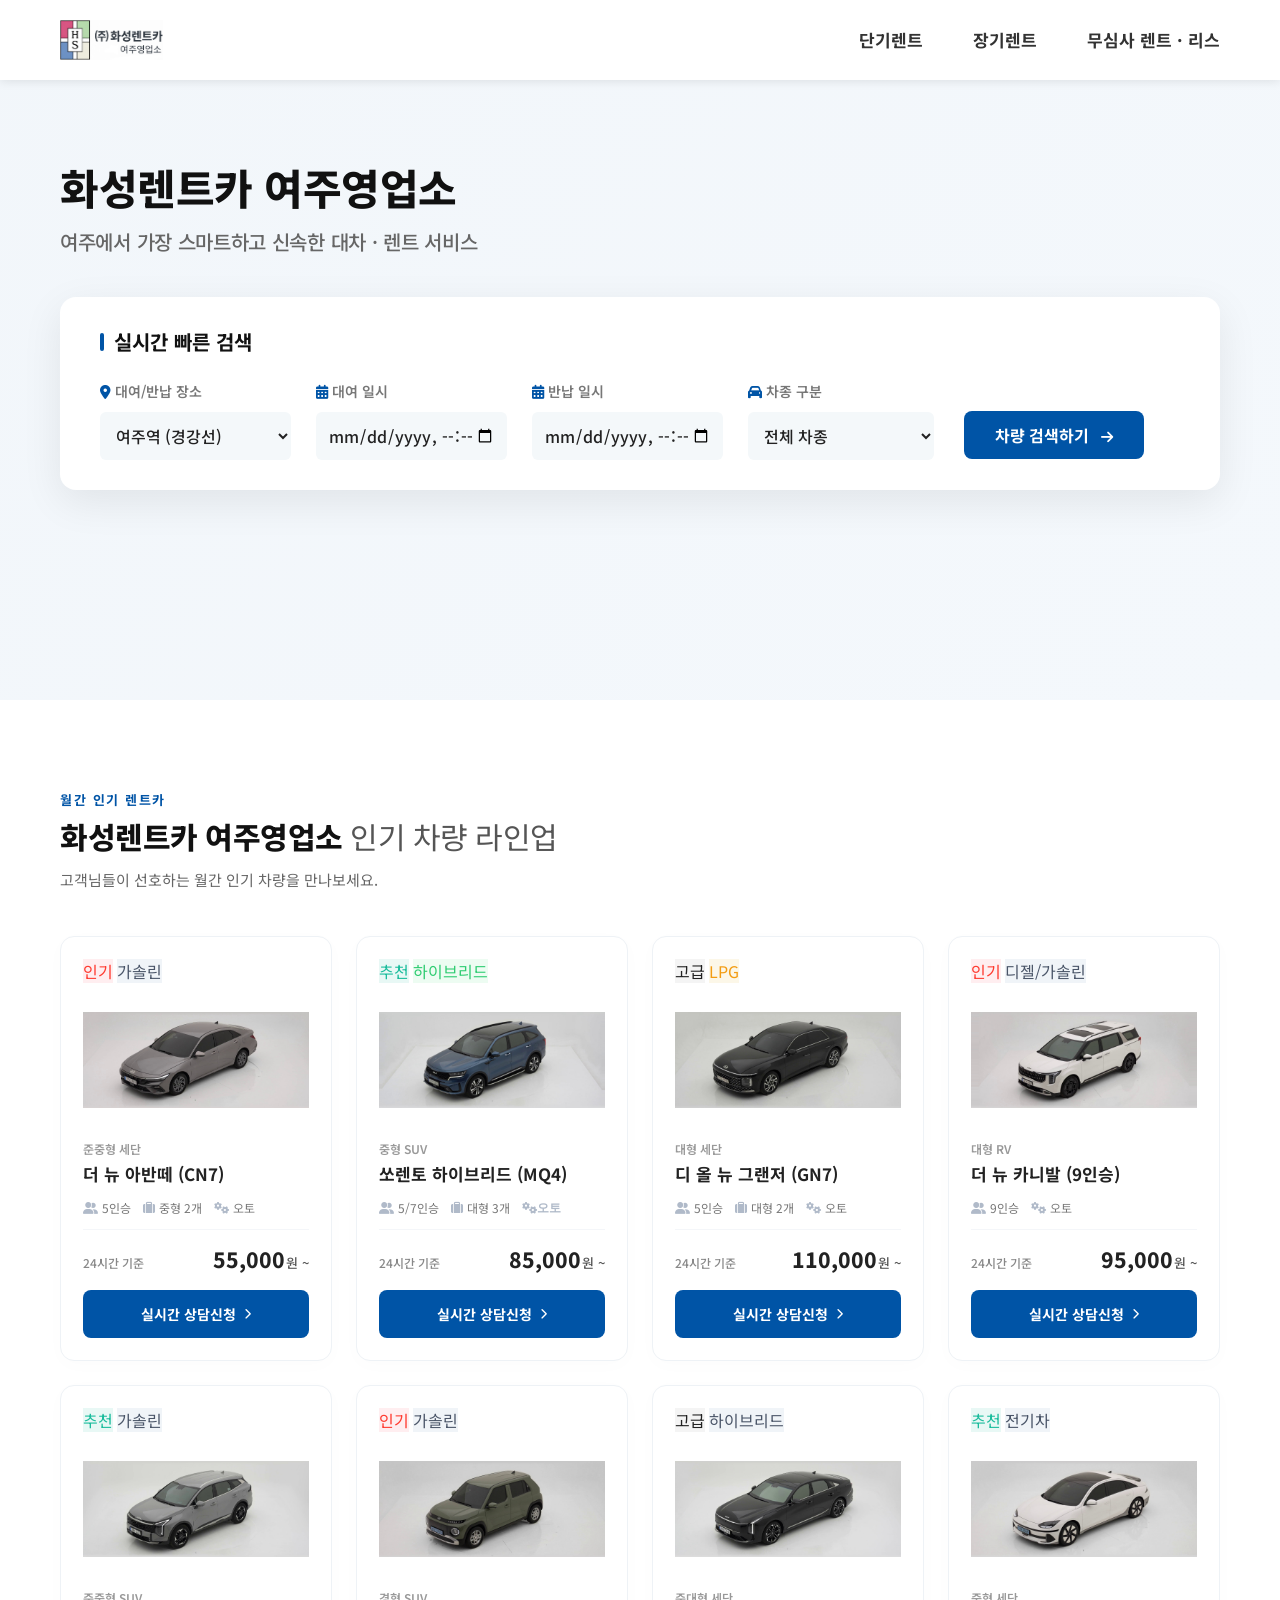
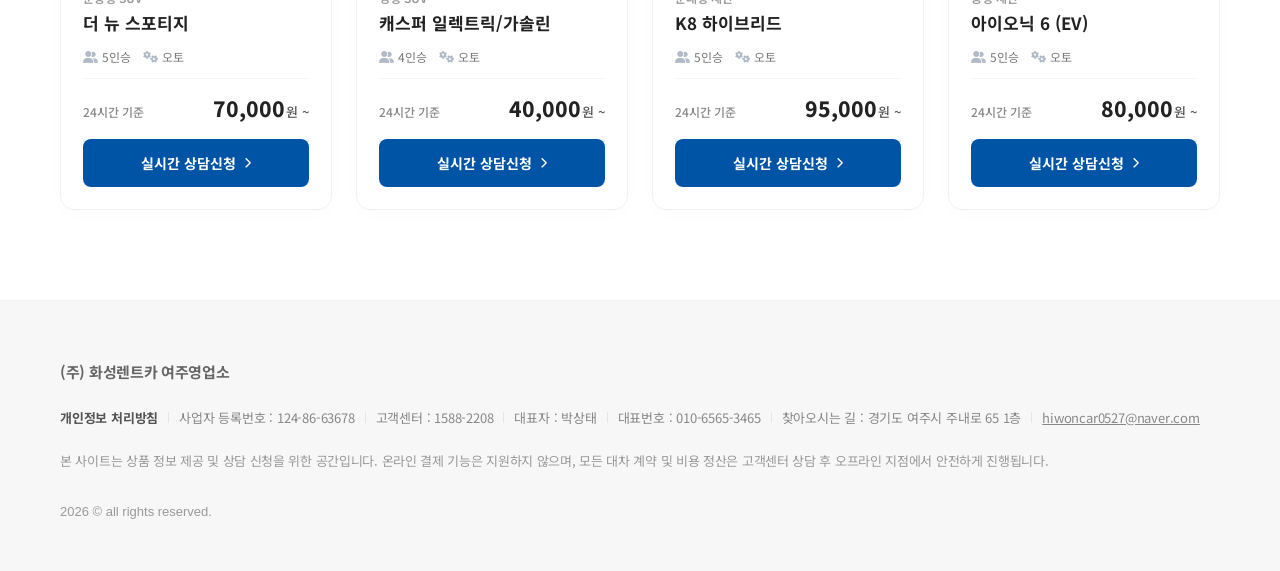
==== commit 67a07ee2: "Add files via upload" ====
--- a/html/index.html
+++ b/html/index.html
@@ -24,12 +24,6 @@
                     <a href="#">장기렌트</a>
                     <a href="#">무심사 렌트 · 리스</a>
                 </nav>
-                <div class="login_box">
-                    <button class="login_btn">
-                        <i class="fa-solid fa-user"></i>
-                        <span>로그인</span>
-                    </button>
-                </div>
             </div>
         </header>
         <main>
@@ -99,8 +93,8 @@
                         <!-- 카드 1 -->
                          <div class="car_card">
                             <div class="badge_box">
-                                <span class="badge_status_best">인기</span>
-                                <span class="badge_fuel_gasoline">가솔린</span>
+                                <span class="status_best">인기</span>
+                                <span class="fuel_gasoline">가솔린</span>
                             </div>
                             <div class="car_img_box">
                                 <!-- 테스트용 이미지 리소스: 헤이딜러 -->
@@ -118,14 +112,15 @@
                                     <span class="price_label">24시간 기준</span>
                                     <strong class="price_value">55,000<span>원 ~</span></strong>
                                 </div>
-                                <a href="#" class="reserve_btn">예약하기<i class="fa-solid fa-chevron-right"></i></a>
+                                <a href="javascript:void(0);" class="btn_consult" data-car-name="더 뉴 아반떼 (CN7)" data-car-segment="준중형 세단" data-car-img="../test_img/test_1.jpg">
+                                    <span>실시간 상담신청</span><i class="fa-solid fa-chevron-right"></i></a>
                             </div>
                          </div>
                          <!-- 카드 2 -->
                          <div class="car_card">
                             <div class="badge_box">
-                                <span class="badge_status_recommend">추천</span>
-                                <span class="badge_fuel_hybrid">하이브리드</span>
+                                <span class="status_recommend">추천</span>
+                                <span class="fuel_hybrid">하이브리드</span>
                             </div>
                             <div class="car_img_box">
                                 <img src="../test_img/test_2.jpg" onerror="this.src='#'">
@@ -142,14 +137,15 @@
                                     <span class="price_label">24시간 기준</span>
                                     <strong class="price_value">85,000<span>원 ~</span></strong>
                                 </div>
-                                <a href="#" class="reserve_btn">예약하기<i class="fa-solid fa-chevron-right"></i></a>
+                                <a href="javascript:void(0);" class="btn_consult" data-car-name="쏘렌토 하이브리드 (MQ4)" data-car-segment="중형 SUV" data-car-img="../test_img/test_2.jpg">
+                                    <span>실시간 상담신청</span><i class="fa-solid fa-chevron-right"></i></a>
                             </div>
                          </div>
                          <!-- 카드 3 -->
                          <div class="car_card">
                             <div class="badge_box">
-                                <span class="badge_status_luxury">고급</span>
-                                <span class="badge_fuel_lpg">LPG</span>
+                                <span class="status_luxury">고급</span>
+                                <span class="fuel_lpg">LPG</span>
                             </div>
                             <div class="car_img_box">
                                 <img src="../test_img/test_3.jpg" onerror="this.src='#'">
@@ -166,14 +162,15 @@
                                     <span class="price_label">24시간 기준</span>
                                     <strong class="price_value">110,000<span>원 ~</span></strong>
                                 </div>
-                                <a href="#" class="reserve_btn">예약하기<i class="fa-solid fa-chevron-right"></i></a>
+                                <a href="javascript:void(0);" class="btn_consult" data-car-name="디 올 뉴 그랜저 (GN7)" data-car-segment="대형 세단" data-car-img="../test_img/test_3.jpg">
+                                    <span>실시간 상담신청</span><i class="fa-solid fa-chevron-right"></i></a>
                             </div>
                           </div>
                           <!-- 카드 4 -->
                           <div class="car_card">
                             <div class="badge_box">
-                                <span class="badge_status_best">인기</span>
-                                <span class="badge_fuel_gasoline">디젤/가솔린</span>
+                                <span class="status_best">인기</span>
+                                <span class="fuel_gasoline">디젤/가솔린</span>
                             </div>
                             <div class="car_img_box">
                                 <img src="../test_img/test_4.jpg" onerror="this.src='#'">
@@ -189,14 +186,15 @@
                                     <span class="price_label">24시간 기준</span>
                                     <strong class="price_value">95,000<span>원 ~</span></strong>
                                 </div>
-                                <a href="#" class="reserve_btn">예약하기<i class="fa-solid fa-chevron-right"></i></a>
+                                <a href="javascript:void(0);" class="btn_consult" data-car-name="더 뉴 카니발 (9인승)" data-car-segment="대형 RV" data-car-img="../test_img/test_4.jpg">
+                                    <span>실시간 상담신청</span><i class="fa-solid fa-chevron-right"></i></a>
                             </div>
                           </div>
                           <!-- 카드 5 -->
                           <div class="car_card">
                             <div class="badge_box">
-                                <span class="badge_status_recommend">추천</span>
-                                <span class="badge_fuel_gasoline">가솔린</span>
+                                <span class="status_recommend">추천</span>
+                                <span class="fuel_gasoline">가솔린</span>
                             </div>
                             <div class="car_img_box">
                                 <img src="../test_img/test_5.jpg" onerror="this.src='#'">
@@ -212,14 +210,15 @@
                                     <span class="price_label">24시간 기준</span>
                                     <strong class="price_value">70,000<span>원 ~</span></strong>
                                 </div>
-                                <a href="#" class="reserve_btn">예약하기<i class="fa-solid fa-chevron-right"></i></a>
+                                <a href="javascript:void(0);" class="btn_consult" data-car-name="더 뉴 스포티지" data-car-segment="준중형 SUV" data-car-img="../test_img/test_5.jpg">
+                                    <span>실시간 상담신청</span><i class="fa-solid fa-chevron-right"></i></a>
                             </div>
                           </div>
                           <!-- 카드 6 -->
                           <div class="car_card">
                             <div class="badge_box">
-                                <span class="badge_status_best">인기</span>
-                                <span class="badge_fuel_gasoline">가솔린</span>
+                                <span class="status_best">인기</span>
+                                <span class="fuel_gasoline">가솔린</span>
                             </div>
                             <div class="car_img_box">
                                 <img src="../test_img/test_6.jpg" onerror="this.src='#'">
@@ -235,14 +234,15 @@
                                     <span class="price_label">24시간 기준</span>
                                     <strong class="price_value">40,000<span>원 ~</span></strong>
                                 </div>
-                                <a href="#" class="reserve_btn">예약하기<i class="fa-solid fa-chevron-right"></i></a>
+                                <a href="javascript:void(0);" class="btn_consult" data-car-name="캐스퍼 일렉트릭/가솔린" data-car-segment="경형 SUV" data-car-img="../test_img/test_6.jpg">
+                                    <span>실시간 상담신청</span><i class="fa-solid fa-chevron-right"></i></a>
                             </div>
                           </div> 
                           <!-- 카드 7 -->
                           <div class="car_card">
                             <div class="badge_box">
-                                <span class="badge_status_luxury">고급</span>
-                                <span class="badge_fuel_gasoline">하이브리드</span>
+                                <span class="status_luxury">고급</span>
+                                <span class="fuel_gasoline">하이브리드</span>
                             </div>
                             <div class="car_img_box">
                                 <img src="../test_img/test_7.jpeg" onerror="this.src='#'">
@@ -258,14 +258,15 @@
                                     <span class="price_label">24시간 기준</span>
                                     <strong class="price_value">95,000<span>원 ~</span></strong>
                                 </div>
-                                <a href="#" class="reserve_btn">예약하기<i class="fa-solid fa-chevron-right"></i></a>
+                                <a href="javascript:void(0);" class="btn_consult" data-car-name="K8 하이브리드" data-car-segment="준대형 세단" data-car-img="../test_img/test_7.jpeg">
+                                    <span>실시간 상담신청</span><i class="fa-solid fa-chevron-right"></i></a>
                             </div>
                           </div>
                           <!-- 카드 8 -->
                           <div class="car_card">
                             <div class="badge_box">
-                                <span class="badge_status_recommend">추천</span>
-                                <span class="badge_fuel_gasoline">전기차</span>
+                                <span class="status_recommend">추천</span>
+                                <span class="fuel_gasoline">전기차</span>
                             </div>
                             <div class="car_img_box">
                                 <img src="../test_img/test_8.jpeg" onerror="this.src='#'">
@@ -281,32 +282,84 @@
                                     <span class="price_label">24시간 기준</span>
                                     <strong class="price_value">80,000<span>원 ~</span></strong>
                                 </div>
-                                <a href="#" class="reserve_btn">예약하기<i class="fa-solid fa-chevron-right"></i></a>
+                                <a href="javascript:void(0);" class="btn_consult" data-car-name="아이오닉 6 (EV)" data-car-segment="중형 세단" data-car-img="../test_img/test_8.jpeg">
+                                    <span>실시간 상담신청</span><i class="fa-solid fa-chevron-right"></i></a>
                             </div>
                           </div>                                     
                      </div>
                 </div>
              </section>
         </main>
-        <script type="module" src="../js/index.js"></script>
         <footer class="footer">
             <div class="footer_inner">
                 <div class="footer_company">(주) 화성렌트카 여주영업소</div>
                 <ul class="footer_info">
                     <li><a href="#" class="privacy_policy">개인정보 처리방침</a></li>
-                    <li>사업자 등록번호 : ###-##-#####</li>
-                    <li>고객센터 : ###-####-####</li>
-                    <li>대표자 : ###</li>
+                    <li>사업자 등록번호 : 124-86-63678</li>
+                    <li>고객센터 : 1588-2208</li>
+                    <li>대표자 : 박상태</li>
+                    <li>대표번호 : 010-6565-3465</li>
                     <li>찾아오시는 길 : 경기도 여주시 주내로 65 1층</li>
-                    <li><a href="mailto:nfwrhy@gmail.com"></a>nfwrhy@gmail.com</li>
-                    <li>통신판매업신고번호 : 제####-####-####호</li>
-                    <li><a href="#">사업자정보확인</a></li>
+                    <li><a href="mailto:hiwoncar0527@naver.com">hiwoncar0527@naver.com</li></a>
                 </ul>
                 <p class="footer_notice">
-                    화성렌트카 여주영업소는 전 차량 종합보험 가입 및 정기 점검을 준수합니다. 본 사이트의 상품 및 대차 서비스 정보, 거래에 대한 책임은 관계 법령 및 이용약관에 따릅니다.
+                    본 사이트는 상품 정보 제공 및 상담 신청을 위한 공간입니다. 온라인 결제 기능은 지원하지 않으며, 모든 대차 계약 및 비용 정산은 고객센터 상담 후 오프라인 지점에서 안전하게 진행됩니다.
                 </p>
                 <div class="footer_copyright">2026 &copy; all rights reserved.</div>
             </div>
         </footer>
+        <div class="modal_overlay" id="consultModal">
+            <div class="modal_content">
+                <button type="button" class="modal_close_btn" id="closeModalBtn">
+                    <i class="fa-solid fa-xmark"></i>
+                </button>
+                <div class="modal_header">
+                    <h3>실시간 대차 · 렌트 상담 신청</h3>
+                    <p>선택하신 차량의 상세 정보 확인 및 연락처를 남겨주시면 신속히 안내해 드립니다.</p>
+                </div>
+                <div class="modal_body">
+                    <div class="modal_car_view">
+                        <span class="modal_car_segment" id="modalCarSegment">준중형 세단</span>
+                        <h4 class="modal_car_name" id="modalCarName">더 뉴 아반떼 (CN7)</h4>
+                        <div class="modal_car_img">
+                            <img src="../test_img/test_1.jpg" id="modalCarImg">
+                        </div>
+                        <div class="modal_notice_box">
+                            <i class="fa-solid fa-circle-info"></i>
+                            <p>화성렌트카 여주영업소는 전 차량 종합보험 가입 및 철저한 정기 점검을 준수합니다.</p>
+                        </div>
+                    </div>
+                    <div class="modal_form_area">
+                        <form class="modal_form" onsubmit="return false;">
+                            <div class="modal_form_group">
+                                <label for="custName"><i class="fa-solid fa-user"></i>고객 성함<span class="required">*</span></label>
+                                <input type="text" id="custName" class="modal_input" placeholder="성함을 입력해 주세요." required>
+                            </div>
+                            <div class="modal_form_group">
+                                <label for="custPhone"><i class="fa-solid fa-phone"></i>연락처<span class="required">*</span></label>
+                                <input type="tel" id="custPhone" class="modal_input" placeholder="번호를 입력해 주세요. (예: 01012345678)" required>
+                            </div>
+                            <div class="modal_form_group">
+                                <label for="rentType"><i class="fa-solid fa-car-side"></i>렌트 구분<span class="required">*</span></label>
+                                <select id="rentType" class="modal_input">
+                                    <option value="short">단기렌트 / 사고대차</option>
+                                    <option value="long">장기렌트</option>
+                                    <option value="no_screening">무심사 렌트 · 리스</option>
+                                </select>
+                            </div>
+                            <div class="modal_form_group">
+                                <label for="custMemo"><i class="fa-solid fa-pen"></i>문의 및 요청사항</label>
+                                <textarea id="custMemo" class="modal_textarea" placeholder="대여 희망 일시, 장소 또는 기타 문의사항이 있으시면 자유롭게 적어주세요."></textarea>
+                            </div>
+                            <button type="submit" class="modal_submit_btn" id="submitConsultBtn">
+                                <span>상담 신청하기</span>
+                                <i class="fa-solid fa-paper-plane"></i>
+                            </button>
+                        </form>
+                    </div>
+                </div>
+            </div>
+        </div>
+    <script type="module" src="../js/index.js"></script>
     </body>
 </html>
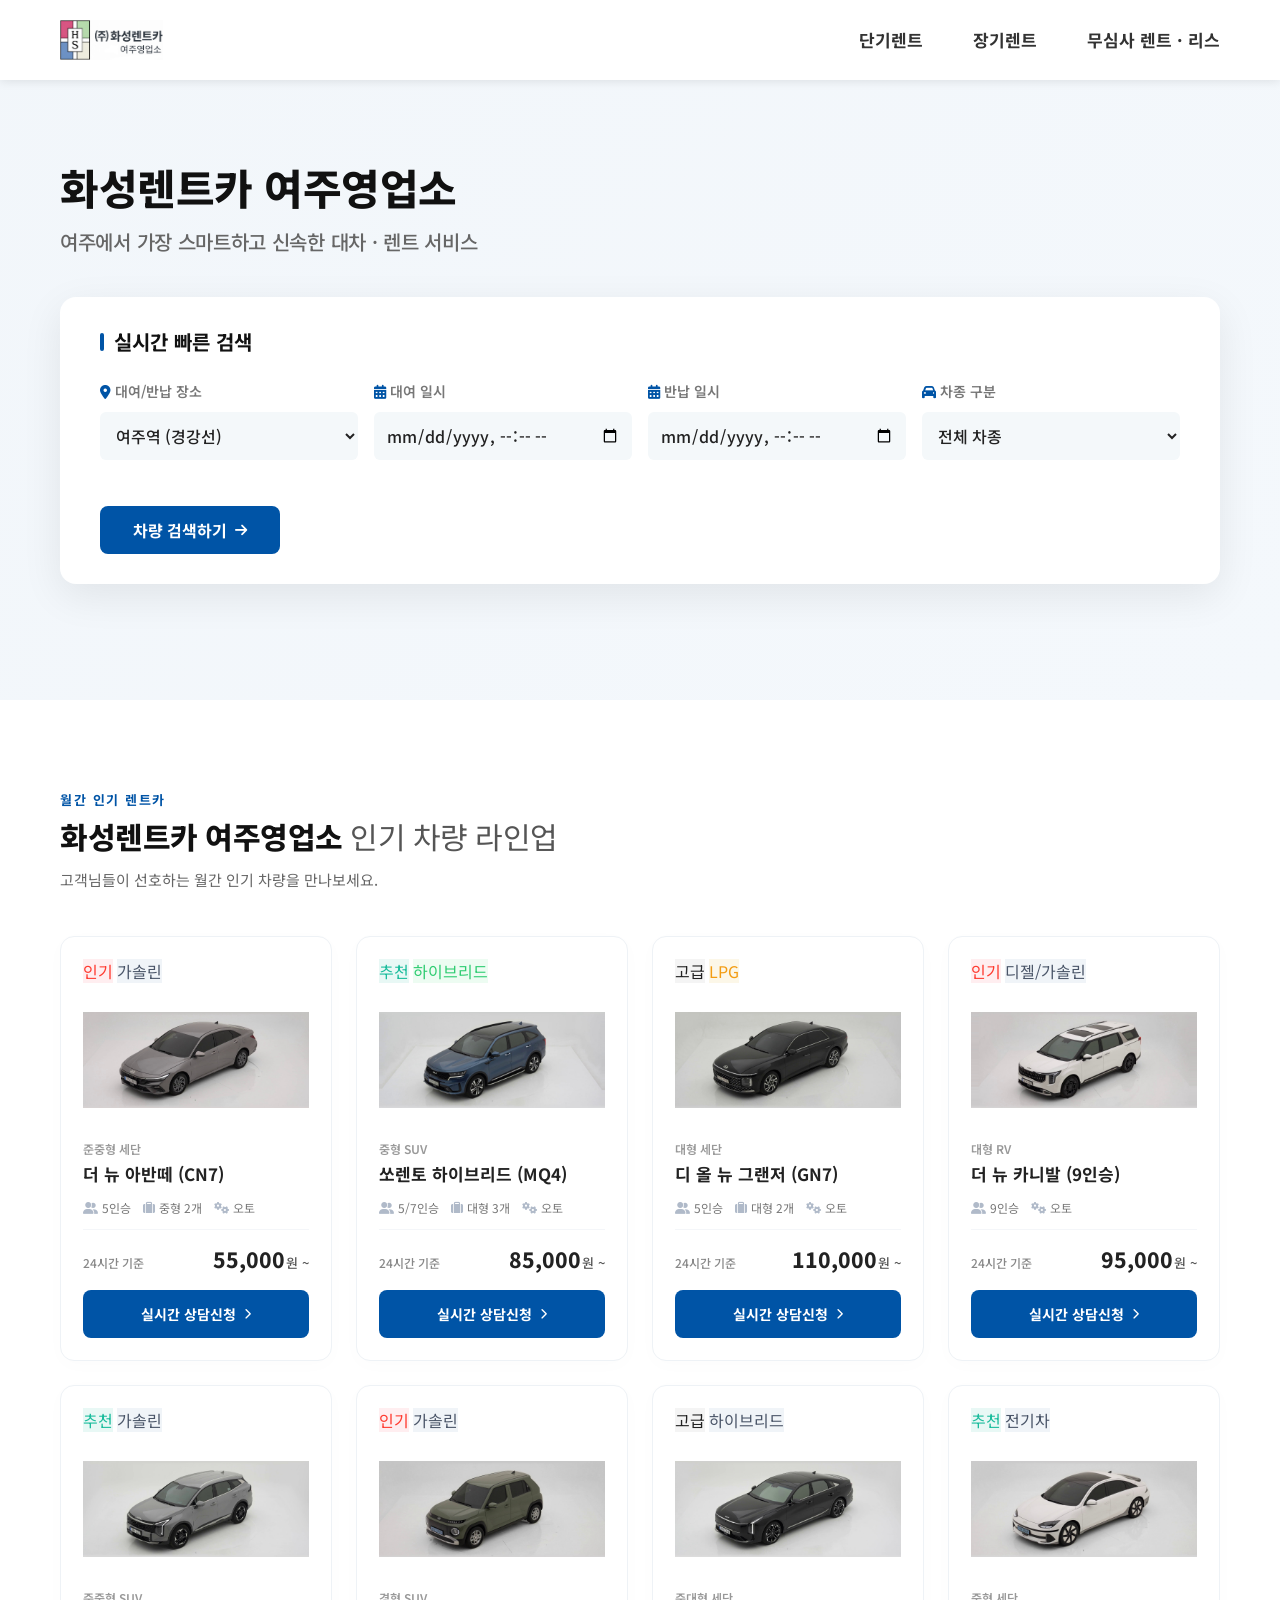
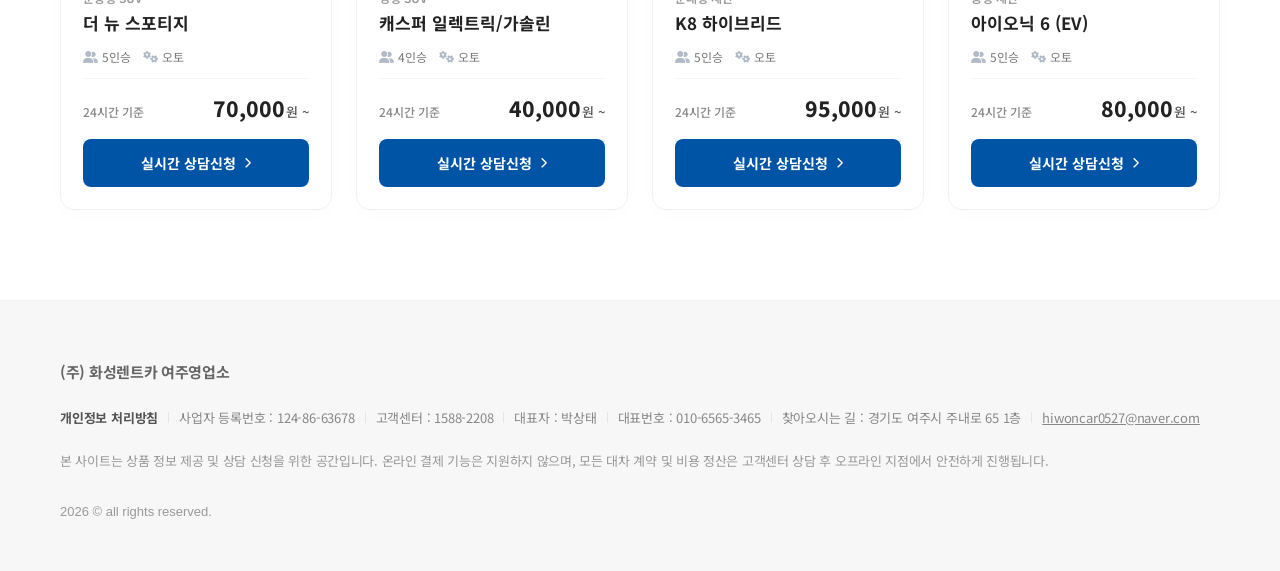
==== commit 095f6043: "Add files via upload" ====
--- a/html/index.html
+++ b/html/index.html
@@ -131,7 +131,7 @@
                                 <ul class="car_specs">
                                     <li><i class="fa-solid fa-user-group"></i>5/7인승</li>
                                     <li><i class="fa-solid fa-suitcase"></i>대형 3개</li>
-                                    <li><i class="fa-solid fa-gears">오토</i></li>
+                                    <li><i class="fa-solid fa-gears"></i>오토</li>
                                 </ul>
                                 <div class="price_box">
                                     <span class="price_label">24시간 기준</span>
@@ -300,7 +300,7 @@
                     <li>대표자 : 박상태</li>
                     <li>대표번호 : 010-6565-3465</li>
                     <li>찾아오시는 길 : 경기도 여주시 주내로 65 1층</li>
-                    <li><a href="mailto:hiwoncar0527@naver.com">hiwoncar0527@naver.com</li></a>
+                    <li><a href="mailto:hiwoncar0527@naver.com">hiwoncar0527@naver.com</a></li>
                 </ul>
                 <p class="footer_notice">
                     본 사이트는 상품 정보 제공 및 상담 신청을 위한 공간입니다. 온라인 결제 기능은 지원하지 않으며, 모든 대차 계약 및 비용 정산은 고객센터 상담 후 오프라인 지점에서 안전하게 진행됩니다.
--- a/css/index.css
+++ b/css/index.css
@@ -1,4 +1,4 @@
 @import url(./reset.css);
 @import url(./modules/gnb.css);
 @import url(./modules/main.css);
-@import url(./modules/footer.css);+@import url(./modules/footer.css);
